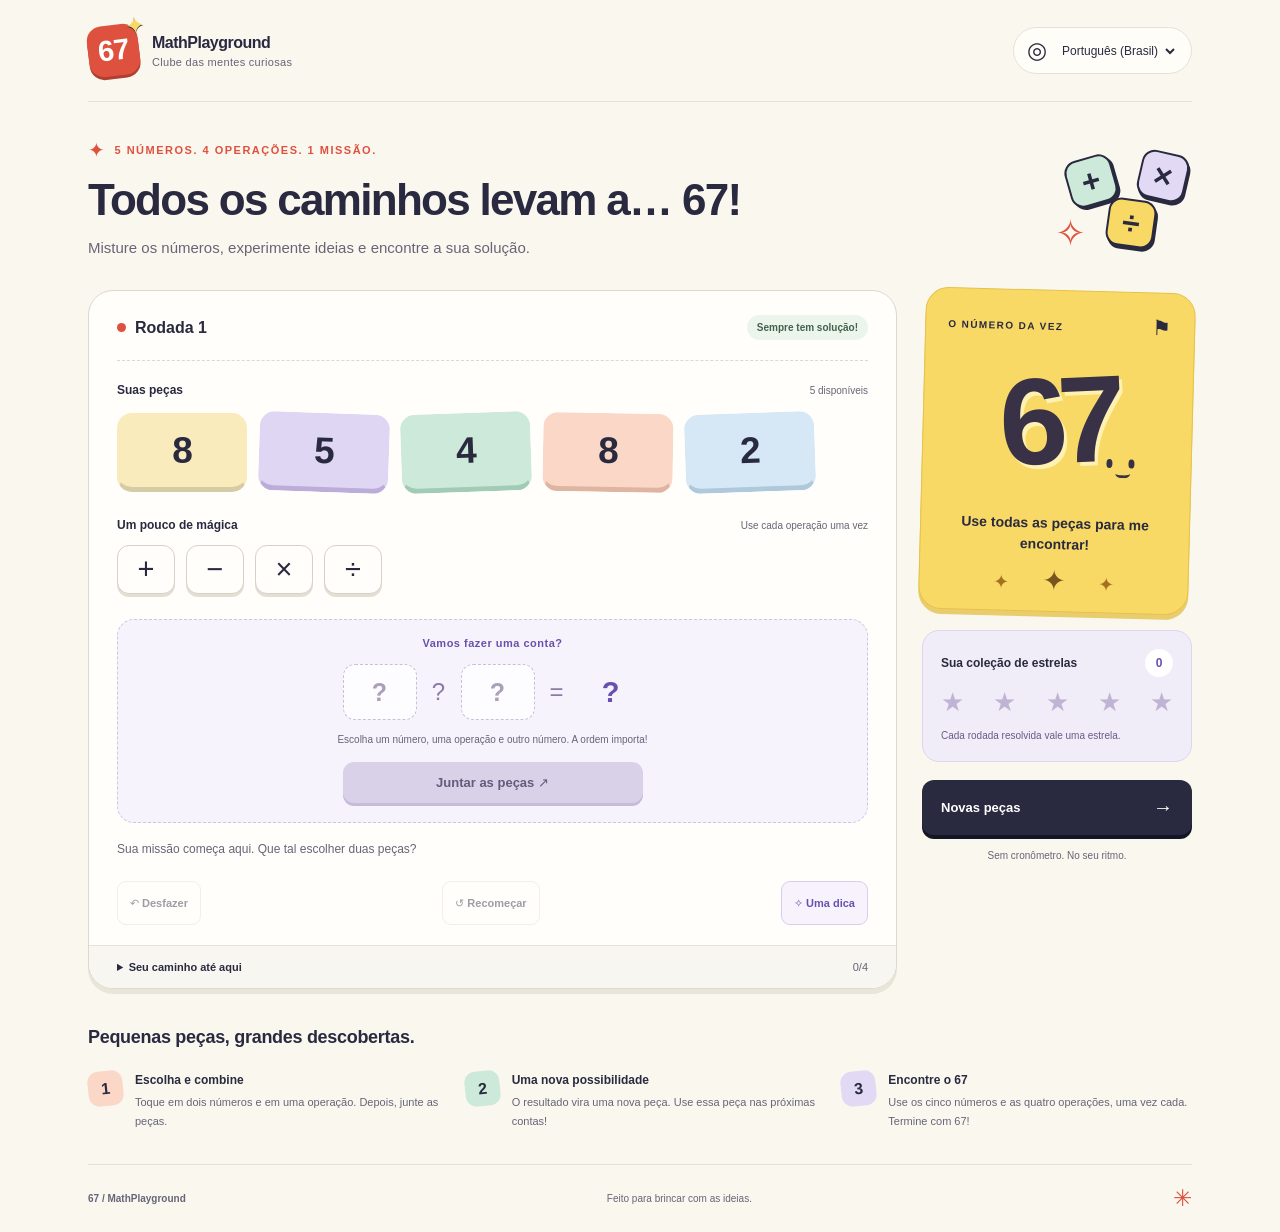
==== web/67/index.html @ c425a605 "Add multilingual 67 arithmetic puzzle game" ====
<!doctype html>
<html lang="pt-BR">
<head>
  <meta charset="utf-8">
  <meta name="viewport" content="width=device-width, initial-scale=1">
  <meta name="theme-color" content="#faf7ef">
  <meta name="description" content="Use todas as peças para chegar a 67. Um jogo de matemática para mentes curiosas.">
  <title>67 · MathPlayground</title>
  <link rel="stylesheet" href="styles.css">
  <script src="engine.js" defer></script>
  <script src="i18n.js" defer></script>
  <script src="app.js" defer></script>
</head>
<body>
  <div class="page">
    <header class="topbar">
      <a class="brand" href="./" aria-label="67 · MathPlayground"><span class="brand-icon">67<span aria-hidden="true">✦</span></span><span>MathPlayground<small data-i18n="club"></small></span></a>
      <label class="language"><span aria-hidden="true">◎</span><span class="sr-only" data-i18n="language"></span><select id="language"><option value="pt-BR">Português (Brasil)</option><option value="en">English</option><option value="fr">Français</option><option value="ja">日本語</option><option value="ko">한국어</option></select></label>
    </header>
    <main>
      <section class="intro">
        <div><p class="eyebrow"><span aria-hidden="true">✦</span> <span data-i18n="eyebrow"></span></p><h1 data-i18n="title"></h1><p class="subtitle" data-i18n="subtitle"></p></div>
        <div class="intro-doodle" aria-hidden="true"><span>+</span><span>×</span><span>÷</span><i>✧</i></div>
      </section>
      <div class="game-layout">
        <section class="game-card" aria-labelledby="board-title">
          <div class="board-top"><h2 id="board-title"><span class="round-dot" aria-hidden="true"></span><span id="round-label"></span></h2><span class="badge" data-i18n="solvable"></span></div>
          <div class="pieces-header"><h3 data-i18n="numbers"></h3><span id="pieces-left"></span></div>
          <div id="numbers" class="number-tray" role="group" aria-labelledby="board-title"></div>
          <div class="pieces-header operation-heading"><h3 data-i18n="operations"></h3><span data-i18n="once"></span></div>
          <div id="operations" class="operation-tray" role="group"></div>
          <section class="workbench" aria-labelledby="workbench-title">
            <h3 id="workbench-title" data-i18n="workbench"></h3>
            <div class="equation"><button id="slot-a" class="slot" type="button"></button><span id="slot-op" class="slot-op">?</span><button id="slot-b" class="slot" type="button"></button><span class="equals" aria-hidden="true">=</span><span id="preview" class="preview">?</span></div>
            <p class="selection-help" data-i18n="selectionHelp"></p>
            <button id="combine" class="primary" type="button"><span data-i18n="combine"></span><span aria-hidden="true"> ↗</span></button>
          </section>
          <div id="status" class="status" role="status" aria-live="polite" aria-atomic="true"></div>
          <div class="toolbar"><button id="undo" type="button">↶ <span data-i18n="undo"></span></button><button id="restart" type="button">↺ <span data-i18n="restart"></span></button><button id="hint" type="button">✧ <span data-i18n="hint"></span></button></div>
          <details id="history-panel"><summary><span data-i18n="history"></span><span id="history-count">0/4</span></summary><ol id="history"></ol></details>
        </section>
        <aside class="sidebar">
          <section class="target-card"><div class="target-top"><span data-i18n="target"></span><span aria-hidden="true">⚑</span></div><div class="target-number" aria-label="67">67<span class="face" aria-hidden="true"><i></i><i></i><b></b></span></div><p data-i18n="targetText"></p><div class="target-stars" aria-hidden="true">✦ <span>✦</span> ✦</div></section>
          <section class="progress-card"><div><span data-i18n="collection"></span><strong id="wins">0</strong></div><div id="stars" class="stars" aria-hidden="true"></div><p id="collection-text"></p></section>
          <button id="next" class="next-button" type="button"><span data-i18n="newRound"></span><span aria-hidden="true">→</span></button>
          <p class="no-timer" data-i18n="noTimer"></p>
        </aside>
      </div>
      <section class="how-to" aria-labelledby="how-title"><h2 id="how-title" data-i18n="how"></h2><div class="instruction-grid"><article><span class="step peach">1</span><div><h3 data-i18n="step1Title"></h3><p data-i18n="step1"></p></div></article><article><span class="step mint">2</span><div><h3 data-i18n="step2Title"></h3><p data-i18n="step2"></p></div></article><article><span class="step lilac">3</span><div><h3 data-i18n="step3Title"></h3><p data-i18n="step3"></p></div></article></div></section>
    </main>
    <footer><span>67 / MathPlayground</span><span data-i18n="footer"></span><span aria-hidden="true">✳</span></footer>
  </div>
  <div id="confetti" aria-hidden="true"></div>
  <noscript>Ative o JavaScript para jogar. / Enable JavaScript to play. / Activez JavaScript pour jouer. / JavaScriptを有効にしてください。 / JavaScript를 활성화해 주세요.</noscript>
</body>
</html>
---- web/67/styles.css ----
:root {
  color-scheme:light;
  --paper:#faf7ef;
  --ink:#292a3f;
  --muted:#666577;
  --coral:#de513f;
  --purple:#6950af;
  --line:#e5e1d7;
  --yellow:#f9d966;
  --mint:#cde9d9;
  --lilac:#e2daf4;
  font-family:ui-rounded,'Arial Rounded MT Bold','Hiragino Maru Gothic ProN','Yu Gothic',Arial,sans-serif;
  background:var(--paper);
  color:var(--ink);
  font-synthesis:none;
}

* {
  box-sizing:border-box;
}

body {
  margin:0;
  background-image:radial-gradient(#d4cfc2 0.65px,transparent 0.65px);
  background-size:22px 22px;
}

button,select {
  font:inherit;
  color:inherit;
}

button {
  cursor:pointer;
  touch-action:manipulation;
}

button:disabled {
  cursor:default;
}

button,a,select {
  -webkit-tap-highlight-color:transparent;
}

button:focus-visible,a:focus-visible,select:focus-visible,summary:focus-visible {
  outline:3px solid var(--purple);
  outline-offset:5px;
}

button {
  transition:transform .16s,box-shadow .16s,background .16s;
}

button:enabled:hover {
  transform:translateY(-2px);
}

button:enabled:active {
  transform:translateY(2px);
}

.page {
  max-width:1180px;
  margin:auto;
  padding:0 38px;
}

.topbar {
  display:flex;
  justify-content:space-between;
  align-items:center;
  padding:25px 0;
  border-bottom:1px solid var(--line);
  gap:20px;
}

.brand {
  display:flex;
  gap:13px;
  align-items:center;
  text-decoration:none;
  color:var(--ink);
  font-size:16px;
  font-weight:800;
  letter-spacing:-.5px;
}

.brand-icon {
  position:relative;
  display:grid;
  place-items:center;
  background:var(--coral);
  color:white;
  border-radius:15px;
  width:51px;
  height:51px;
  font-size:29px;
  transform:rotate(-7deg);
  box-shadow:0 3px 0 #ae3f33;
}

.brand-icon>span {
  position:absolute;
  right:-8px;
  top:-10px;
  color:var(--yellow);
  font-size:24px;
  text-shadow:0 1px var(--ink);
}

.brand small {
  display:block;
  margin-top:4px;
  font-size:11px;
  letter-spacing:.3px;
  font-weight:500;
  color:var(--muted);
}

.language {
  display:flex;
  align-items:center;
  gap:8px;
  background:#fffdf8;
  border:1px solid var(--line);
  border-radius:30px;
  padding:9px 13px;
}

.language>span:first-child {
  font-size:23px;
}

.language select {
  background:transparent;
  border:0;
  font-size:12px;
  max-width:170px;
  padding:3px;
  cursor:pointer;
}

.intro {
  display:flex;
  align-items:center;
  justify-content:space-between;
  gap:16px;
  padding:36px 0 30px;
}

.eyebrow {
  display:flex;
  align-items:center;
  gap:8px;
  font-size:11px;
  text-transform:uppercase;
  letter-spacing:1.5px;
  font-weight:800;
  color:var(--coral);
  margin:0 0 13px;
}

.eyebrow>span:first-child {
  font-size:20px;
}

h1 {
  font-size:clamp(29px,3.6vw,44px);
  letter-spacing:-1.7px;
  line-height:1.12;
  margin:0;
  max-width:850px;
}

h2,h3,p {
  margin-top:0;
}

.subtitle {
  font-size:15px;
  color:var(--muted);
  line-height:1.6;
  margin:12px 0 0;
  max-width:740px;
}

.intro-doodle {
  position:relative;
  flex:0 0 125px;
  height:95px;
}

.intro-doodle>span {
  position:absolute;
  display:grid;
  place-items:center;
  width:48px;
  height:48px;
  border-radius:13px;
  border:2px solid var(--ink);
  font-size:32px;
  font-weight:800;
  box-shadow:2px 3px 0 var(--ink);
}

.intro-doodle>span:nth-child(1) {
  background:var(--mint);
  transform:rotate(-16deg);
  top:5px;
  left:0;
}

.intro-doodle>span:nth-child(2) {
  background:var(--lilac);
  transform:rotate(13deg);
  top:0;
  right:5px;
}

.intro-doodle>span:nth-child(3) {
  background:var(--yellow);
  transform:rotate(8deg);
  bottom:0;
  left:40px;
}

.intro-doodle i {
  position:absolute;
  bottom:-8px;
  left:-12px;
  font-size:37px;
  color:var(--coral);
  font-style:normal;
}

.game-layout {
  display:grid;
  grid-template-columns:minmax(0,1fr) 270px;
  gap:25px;
  align-items:start;
}

.game-card {
  background:#fffefa;
  border:1px solid #dcd8cd;
  border-radius:25px;
  box-shadow:0 5px 0 #eae5d9;
  padding:24px 28px 0;
  overflow:hidden;
}

.board-top {
  display:flex;
  justify-content:space-between;
  align-items:center;
  gap:10px;
  padding-bottom:20px;
  border-bottom:1px dashed #dcd8cd;
}

.board-top h2 {
  font-size:16px;
  margin:0;
  display:flex;
  gap:9px;
  align-items:center;
}

.round-dot {
  width:9px;
  height:9px;
  background:var(--coral);
  border-radius:50%;
}

.badge {
  font-size:10px;
  background:#ecf5ec;
  color:#42614d;
  padding:7px 10px;
  border-radius:30px;
  font-weight:700;
  text-align:center;
}

.pieces-header {
  display:flex;
  justify-content:space-between;
  align-items:center;
  gap:15px;
  margin:22px 0 13px;
}

.pieces-header h3 {
  margin:0;
  font-size:12px;
  font-weight:700;
}

.pieces-header>span {
  font-size:10px;
  color:var(--muted);
}

.number-tray {
  display:flex;
  gap:12px;
  min-height:85px;
  flex-wrap:wrap;
  align-items:center;
}

.number-tile {
  position:relative;
  min-width:0;
  flex:1;
  max-width:130px;
  min-height:79px;
  padding:14px 5px;
  border:2px solid transparent;
  border-bottom:5px solid #d5cba4;
  border-radius:15px;
  background:#faebbd;
  font-size:clamp(24px,3vw,37px);
  font-weight:800;
  letter-spacing:-1px;
}

.number-tile:nth-child(2) {
  background:#dfd6f4;
  border-bottom-color:#bbacd8;
  transform:rotate(2deg);
}

.number-tile:nth-child(3) {
  background:#cde9d9;
  border-bottom-color:#a2cbb5;
  transform:rotate(-2deg);
}

.number-tile:nth-child(4) {
  background:#fad7c7;
  border-bottom-color:#dfb5a2;
  transform:rotate(1deg);
}

.number-tile:nth-child(5) {
  background:#d6e8f5;
  border-bottom-color:#aec9db;
  transform:rotate(-2deg);
}

.number-tile[aria-pressed=true] {
  border:2px solid var(--purple);
  border-bottom-width:5px;
  box-shadow:0 0 0 3px #e3d9f7;
  transform:translateY(-5px);
}

.number-tile .order {
  position:absolute;
  right:-5px;
  top:-8px;
  border-radius:50%;
  background:var(--purple);
  color:white;
  font-size:12px;
  width:23px;
  height:23px;
  display:grid;
  place-items:center;
  letter-spacing:0;
}

.number-tile.fraction {
  font-size:23px;
  overflow-wrap:anywhere;
}

.number-tile.result {
  background:#d6e8f5;
  border-bottom-color:#aec9db;
}

.operation-heading {
  margin-top:23px;
}

.operation-tray {
  display:flex;
  gap:11px;
}

.operation {
  width:58px;
  height:49px;
  display:grid;
  place-items:center;
  border:1.5px solid #d6d1c6;
  background:#fffefa;
  box-shadow:0 3px 0 #e4dfd4;
  border-radius:12px;
  font-size:29px;
  font-weight:500;
}

.operation[aria-pressed=true] {
  background:var(--purple);
  color:white;
  border-color:var(--purple);
  box-shadow:0 3px 0 #433172;
}

.operation:disabled {
  color:#9c988e;
  background:#f3f1eb;
  border-style:dashed;
  box-shadow:none;
  position:relative;
}

.operation:disabled:after {
  content:'✓';
  position:absolute;
  right:3px;
  top:0;
  font-size:11px;
}

.workbench {
  position:relative;
  text-align:center;
  border:1.5px dashed #cfc5e3;
  border-radius:17px;
  background:#f6f3fc;
  margin-top:25px;
  padding:17px 20px 19px;
}

.workbench h3 {
  font-size:11px;
  letter-spacing:.5px;
  color:var(--purple);
  margin-bottom:15px;
}

.equation {
  display:flex;
  justify-content:center;
  align-items:center;
  gap:12px;
}

.slot {
  border:1.5px dashed #c8bfd9;
  border-radius:12px;
  background:white;
  width:74px;
  min-height:56px;
  font-size:25px;
  font-weight:800;
  overflow-wrap:anywhere;
  padding:6px;
}

.slot:disabled {
  color:#aaa1b9;
  background:#fdfcff;
}

.slot-op,.equals {
  font-size:24px;
  color:#8a7aa6;
  min-width:20px;
}

.slot-op.active {
  color:var(--purple);
  font-weight:800;
}

.preview {
  min-width:64px;
  max-width:160px;
  overflow-wrap:anywhere;
  font-size:29px;
  font-weight:800;
  color:var(--purple);
}

.selection-help {
  font-size:10px;
  line-height:1.6;
  color:var(--muted);
  margin:12px 0 14px;
}

.primary {
  background:var(--purple);
  color:white;
  border:0;
  border-radius:11px;
  box-shadow:0 4px 0 #493784;
  padding:13px 24px;
  font-size:13px;
  font-weight:700;
  width:min(100%,300px);
}

.primary:disabled {
  background:#d9d1e8;
  color:#665a7d;
  box-shadow:0 3px 0 #c6bbd9;
}

.status {
  font-size:12px;
  line-height:1.5;
  min-height:58px;
  padding:17px 0 10px;
  color:var(--muted);
}

.status.success {
  color:#245b42;
  font-weight:700;
}

.status.hint {
  color:var(--purple);
}

.toolbar {
  display:flex;
  justify-content:space-between;
  gap:8px;
  padding:0 0 20px;
}

.toolbar button {
  border:1px solid #e2ddd2;
  background:transparent;
  border-radius:9px;
  padding:9px 12px;
  font-size:11px;
  font-weight:700;
}

.toolbar button:last-child {
  color:var(--purple);
  border-color:#d9cdeb;
  background:#f7f3fd;
}

.toolbar button:disabled {
  opacity:.45;
}

details {
  background:#f8f6f0;
  margin:0 -28px;
  padding:0 28px;
  border-top:1px solid var(--line);
}

summary {
  cursor:pointer;
  font-size:11px;
  font-weight:700;
  padding:15px 0;
}

summary>span:last-child {
  float:right;
  font-weight:500;
  color:var(--muted);
}

#history {
  padding-left:24px;
  font-size:13px;
  line-height:2;
  color:var(--muted);
}

.sidebar {
  display:flex;
  flex-direction:column;
  gap:18px;
}

.target-card {
  background:var(--yellow);
  border:1.5px solid #e6c248;
  border-radius:23px;
  padding:23px 22px 14px;
  box-shadow:0 5px 0 #e9cd6d;
  position:relative;
  overflow:hidden;
  transform:rotate(1.5deg);
}

.target-top {
  display:flex;
  justify-content:space-between;
  align-items:center;
  font-size:10px;
  font-weight:800;
  letter-spacing:1.4px;
}

.target-top>span:last-child {
  font-size:21px;
}

.target-number {
  position:relative;
  width:180px;
  margin:6px auto 1px;
  font-size:123px;
  font-weight:900;
  letter-spacing:-10px;
  line-height:1.25;
  text-align:center;
  color:#393145;
  transform:rotate(-4deg);
  text-shadow:3px 4px 0 #fff1b1;
}

.face {
  position:absolute;
  width:45px;
  height:30px;
  right:7px;
  bottom:6px;
  transform:rotate(4deg);
}

.face i {
  position:absolute;
  width:6px;
  height:9px;
  background:#393145;
  border-radius:50%;
  top:0;
  left:8px;
}

.face i:nth-child(2) {
  left:30px;
}

.face b {
  position:absolute;
  left:17px;
  top:10px;
  width:15px;
  height:9px;
  border-bottom:3px solid #393145;
  border-radius:0 0 50% 50%;
}

.target-card p {
  font-size:14px;
  font-weight:600;
  line-height:1.5;
  text-align:center;
  max-width:190px;
  margin:15px auto 9px;
}

.target-stars {
  color:#a47121;
  text-align:center;
  font-size:19px;
  letter-spacing:14px;
  padding-left:14px;
}

.target-stars>span {
  font-size:28px;
  color:#78551d;
}

.progress-card {
  background:#f0ecf8;
  border:1px solid #ded5ee;
  border-radius:17px;
  padding:18px;
}

.progress-card>div:first-child {
  display:flex;
  align-items:center;
  justify-content:space-between;
  gap:8px;
  font-size:12px;
  font-weight:700;
}

.progress-card strong {
  display:grid;
  place-items:center;
  min-width:28px;
  height:28px;
  background:white;
  border-radius:50%;
  color:var(--purple);
}

.stars {
  display:flex;
  gap:6px;
  justify-content:space-between;
  font-size:26px;
  margin:10px 0;
  color:#c0b4d5;
}

.stars .earned {
  color:#b87a0c;
  text-shadow:0 1px #fff;
}

.progress-card p {
  font-size:10px;
  line-height:1.5;
  color:#6b5c83;
  margin:0;
}

.next-button {
  background:var(--ink);
  color:white;
  display:flex;
  justify-content:space-between;
  align-items:center;
  gap:10px;
  border:0;
  border-radius:12px;
  padding:16px 19px;
  font-size:13px;
  font-weight:700;
  box-shadow:0 4px 0 #151625;
}

.next-button>span:last-child {
  font-size:20px;
}

.no-timer {
  text-align:center;
  font-size:10px;
  color:var(--muted);
  margin:-3px 0 0;
}

.how-to {
  margin:38px 0 33px;
}

.how-to h2 {
  font-size:18px;
  letter-spacing:-.3px;
  margin-bottom:23px;
}

.instruction-grid {
  display:grid;
  grid-template-columns:repeat(3,1fr);
  gap:26px;
}

.instruction-grid article {
  display:flex;
  gap:12px;
}

.step {
  display:grid;
  place-items:center;
  flex:0 0 35px;
  height:35px;
  border-radius:11px;
  font-size:16px;
  font-weight:800;
  transform:rotate(-6deg);
}

.peach {
  background:#fad7c7;
}

.mint {
  background:var(--mint);
}

.lilac {
  background:var(--lilac);
}

.instruction-grid h3 {
  font-size:12px;
  margin:2px 0 6px;
}

.instruction-grid p {
  font-size:11px;
  line-height:1.7;
  color:var(--muted);
  margin:0;
}

footer {
  border-top:1px solid var(--line);
  padding:20px 0;
  display:flex;
  align-items:center;
  justify-content:space-between;
  gap:15px;
  font-size:10px;
  color:var(--muted);
}

footer>span:first-child {
  font-weight:800;
}

footer>span:last-child {
  font-size:23px;
  color:var(--coral);
}

.sr-only {
  position:absolute;
  width:1px;
  height:1px;
  padding:0;
  margin:-1px;
  overflow:hidden;
  clip:rect(0,0,0,0);
  white-space:nowrap;
  border:0;
}

#confetti {
  pointer-events:none;
  position:fixed;
  inset:0;
  overflow:hidden;
  z-index:10;
}

.confetto {
  position:absolute;
  top:-20px;
  width:12px;
  height:19px;
  border-radius:3px;
  animation:fall 2.5s ease-in forwards;
}

@keyframes fall {
  to {
    transform:translateY(110vh) rotate(630deg);
  }
}

@media(min-width:1400px) {
  .page {
    padding-top:10px;
  }
  .intro {
    padding-top:45px;
    padding-bottom:37px;
  }
}

@media(max-width:900px) {
  .page {
    padding:0 24px;
  }
  .game-layout {
    grid-template-columns:minmax(0,1fr) 225px;
    gap:18px;
  }
  .game-card {
    padding-left:20px;
    padding-right:20px;
  }
  details {
    margin-left:-20px;
    margin-right:-20px;
    padding-left:20px;
    padding-right:20px;
  }
  .number-tray {
    gap:8px;
  }
  .number-tile {
    min-height:65px;
  }
  .intro-doodle {
    display:none;
  }
  .slot {
    width:59px;
  }
  .equation {
    gap:8px;
  }
  .target-card {
    padding:20px 15px;
  }
  .target-number {
    font-size:111px;
    width:165px;
  }
  .toolbar button {
    padding:9px;
  }
  .instruction-grid {
    gap:16px;
  }
  .instruction-grid article {
    gap:8px;
  }
}

@media(max-width:680px) {
  .page {
    padding:0 18px;
  }
  .topbar {
    padding:18px 0;
    gap:10px;
  }
  .brand {
    font-size:13px;
    gap:9px;
  }
  .brand small {
    font-size:9px;
    max-width:125px;
  }
  .brand-icon {
    width:39px;
    height:42px;
    font-size:25px;
  }
  .language {
    padding:6px 7px;
    gap:3px;
  }
  .language select {
    font-size:10px;
    max-width:112px;
  }
  .language>span:first-child {
    font-size:18px;
  }
  .intro {
    padding:26px 0 23px;
  }
  .eyebrow {
    font-size:9px;
    letter-spacing:1px;
    margin-bottom:11px;
  }
  h1 {
    font-size:32px;
    letter-spacing:-1px;
  }
  .subtitle {
    font-size:13px;
    margin-top:10px;
  }
  .game-layout {
    display:flex;
    flex-direction:column;
    gap:20px;
  }
  .game-card {
    width:100%;
    padding:19px 18px 0;
    border-radius:20px;
  }
  .sidebar {
    width:100%;
    display:grid;
    grid-template-columns:1fr 1fr;
    gap:13px;
  }
  .target-card {
    grid-row:span 2;
    padding:15px 12px;
    transform:rotate(-1deg);
  }
  .target-top {
    font-size:8px;
    letter-spacing:.5px;
  }
  .target-number {
    font-size:87px;
    width:132px;
    margin:0 auto;
  }
  .face {
    right:0;
    bottom:-1px;
    transform:scale(.8);
  }
  .target-card p {
    font-size:11px;
    margin-top:14px;
  }
  .target-stars {
    font-size:13px;
    line-height:1;
    letter-spacing:8px;
  }
  .target-stars>span {
    font-size:18px;
  }
  .progress-card {
    padding:13px 11px;
    border-radius:14px;
  }
  .progress-card>div:first-child {
    font-size:10px;
  }
  .stars {
    font-size:21px;
    gap:2px;
    margin:7px 0;
  }
  .progress-card p {
    font-size:9px;
  }
  .next-button {
    font-size:11px;
    padding:12px;
  }
  .no-timer {
    grid-column:1/-1;
    margin:2px 0;
  }
  .number-tile {
    min-height:65px;
    font-size:30px;
  }
  .number-tile.fraction {
    font-size:20px;
  }
  .board-top {
    padding-bottom:16px;
  }
  .board-top h2 {
    font-size:14px;
  }
  .badge {
    font-size:9px;
  }
  .number-tray {
    min-height:73px;
    gap:8px;
  }
  .pieces-header {
    margin-top:19px;
  }
  .pieces-header>span {
    font-size:9px;
  }
  .operation {
    width:56px;
    height:46px;
  }
  .workbench {
    padding:16px 12px;
    margin-top:22px;
  }
  .slot {
    width:65px;
  }
  .preview {
    font-size:25px;
    min-width:42px;
    max-width:90px;
  }
  .selection-help {
    font-size:10px;
  }
  .status {
    min-height:60px;
    font-size:11px;
  }
  .toolbar {
    gap:5px;
  }
  .toolbar button {
    font-size:10px;
    padding:10px 8px;
  }
  details {
    margin-left:-18px;
    margin-right:-18px;
    padding:0 18px;
  }
  .how-to {
    margin:29px 0;
  }
  .how-to h2 {
    font-size:17px;
  }
  .instruction-grid {
    grid-template-columns:1fr;
    gap:21px;
  }
  .instruction-grid article {
    gap:13px;
  }
  .instruction-grid h3 {
    font-size:12px;
  }
  .instruction-grid p {
    font-size:11px;
  }
  footer {
    flex-wrap:wrap;
    font-size:9px;
  }
  footer>span:nth-child(2) {
    max-width:160px;
  }
}

.toolbar button {
  min-height:44px;
}

.language {
  min-height:44px;
}

.target-number {
  max-width:100%;
}

@media(max-width:360px) {
  .brand {
    font-size:11px;
    gap:7px;
  }
  .brand>span:last-child {
    width:90px;
  }
  .brand small {
    font-size:8px;
  }
  .topbar {
    gap:6px;
  }
  .language {
    padding:6px;
  }
  .language select {
    max-width:96px;
  }
  .target-number {
    font-size:76px;
  }
  .toolbar button {
    padding:9px 6px;
  }
}

@media(prefers-reduced-motion:reduce) {
  *,*:before,*:after {
    animation:none!important;
    transition:none!important;
    scroll-behavior:auto!important;
  }
}
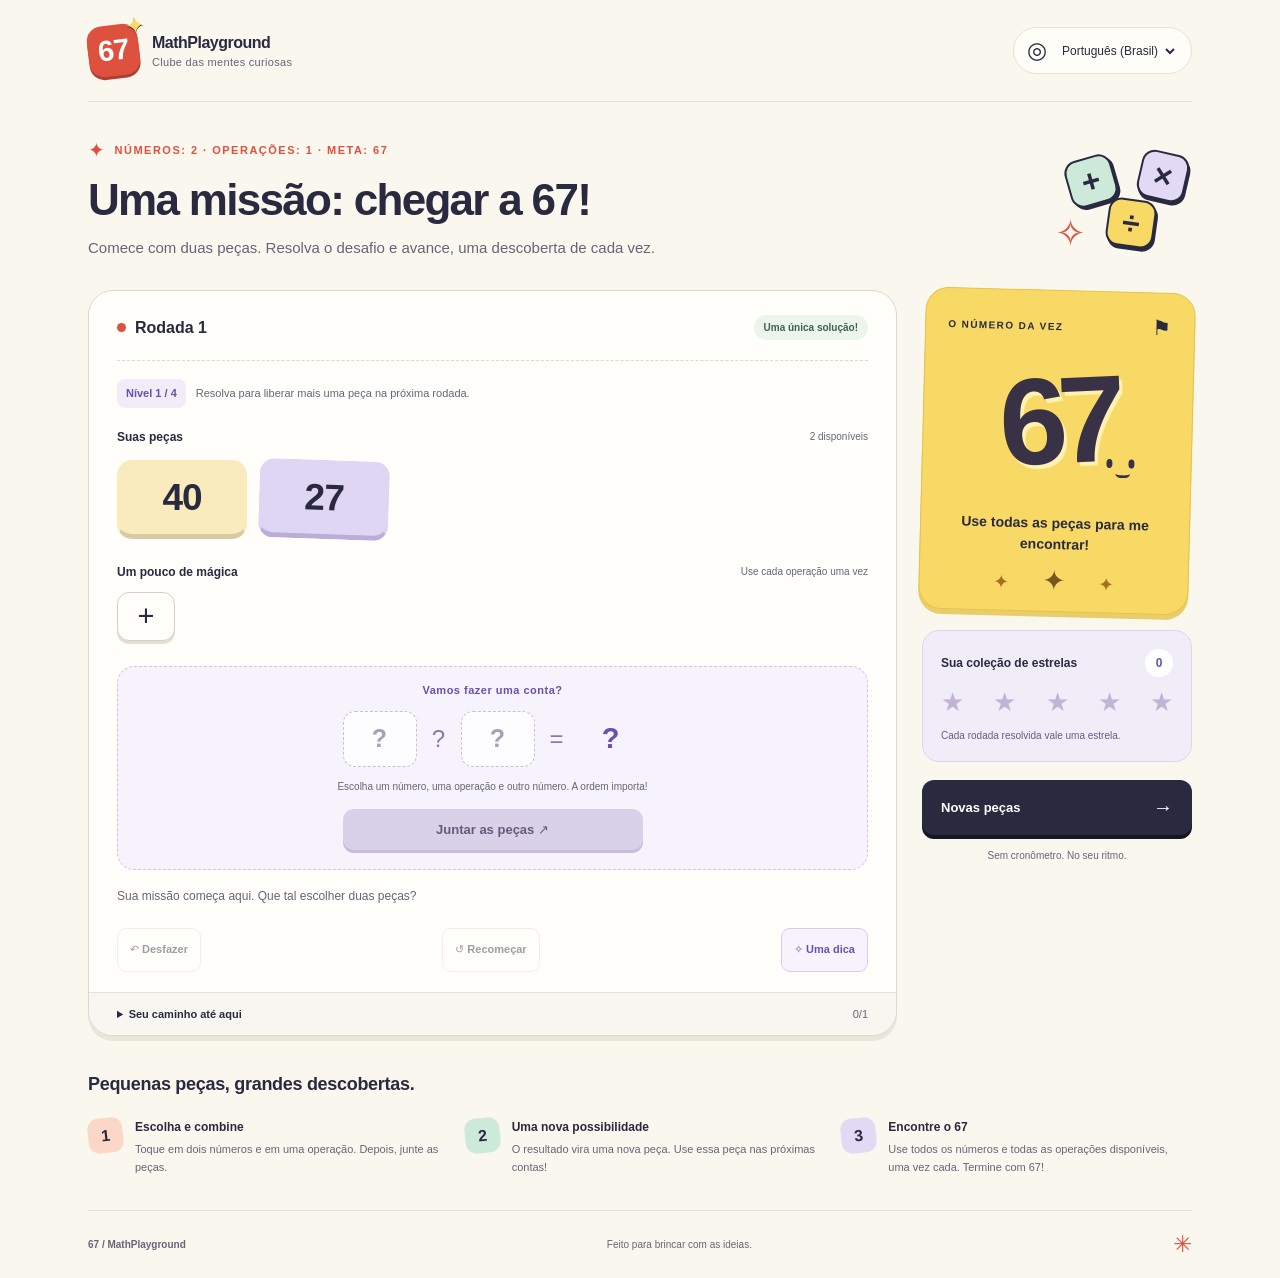
==== commit 0a316b41: "Add progressive levels and uniquely solvable 67 puzzles" ====
--- a/web/67/index.html
+++ b/web/67/index.html
@@ -7,6 +7,7 @@
   <meta name="description" content="Use todas as peças para chegar a 67. Um jogo de matemática para mentes curiosas.">
   <title>67 · MathPlayground</title>
   <link rel="stylesheet" href="styles.css">
+  <script src="puzzles.js" defer></script>
   <script src="engine.js" defer></script>
   <script src="i18n.js" defer></script>
   <script src="app.js" defer></script>
@@ -25,6 +26,7 @@
       <div class="game-layout">
         <section class="game-card" aria-labelledby="board-title">
           <div class="board-top"><h2 id="board-title"><span class="round-dot" aria-hidden="true"></span><span id="round-label"></span></h2><span class="badge" data-i18n="solvable"></span></div>
+          <div class="level-progress"><strong id="level-label"></strong><span id="level-help"></span></div>
           <div class="pieces-header"><h3 data-i18n="numbers"></h3><span id="pieces-left"></span></div>
           <div id="numbers" class="number-tray" role="group" aria-labelledby="board-title"></div>
           <div class="pieces-header operation-heading"><h3 data-i18n="operations"></h3><span data-i18n="once"></span></div>
@@ -37,7 +39,7 @@
           </section>
           <div id="status" class="status" role="status" aria-live="polite" aria-atomic="true"></div>
           <div class="toolbar"><button id="undo" type="button">↶ <span data-i18n="undo"></span></button><button id="restart" type="button">↺ <span data-i18n="restart"></span></button><button id="hint" type="button">✧ <span data-i18n="hint"></span></button></div>
-          <details id="history-panel"><summary><span data-i18n="history"></span><span id="history-count">0/4</span></summary><ol id="history"></ol></details>
+          <details id="history-panel"><summary><span data-i18n="history"></span><span id="history-count">0/1</span></summary><ol id="history"></ol></details>
         </section>
         <aside class="sidebar">
           <section class="target-card"><div class="target-top"><span data-i18n="target"></span><span aria-hidden="true">⚑</span></div><div class="target-number" aria-label="67">67<span class="face" aria-hidden="true"><i></i><i></i><b></b></span></div><p data-i18n="targetText"></p><div class="target-stars" aria-hidden="true">✦ <span>✦</span> ✦</div></section>
--- a/web/67/styles.css
+++ b/web/67/styles.css
@@ -1182,3 +1182,20 @@
     scroll-behavior:auto!important;
   }
 }
+
+.level-progress {
+  display: flex;
+  align-items: center;
+  gap: 10px;
+  margin-top: 18px;
+  font-size: 11px;
+  line-height: 1.5;
+  color: var(--muted);
+}
+.level-progress strong {
+  flex-shrink: 0;
+  color: var(--purple);
+  background: #f0ecf8;
+  border-radius: 8px;
+  padding: 6px 9px;
+}
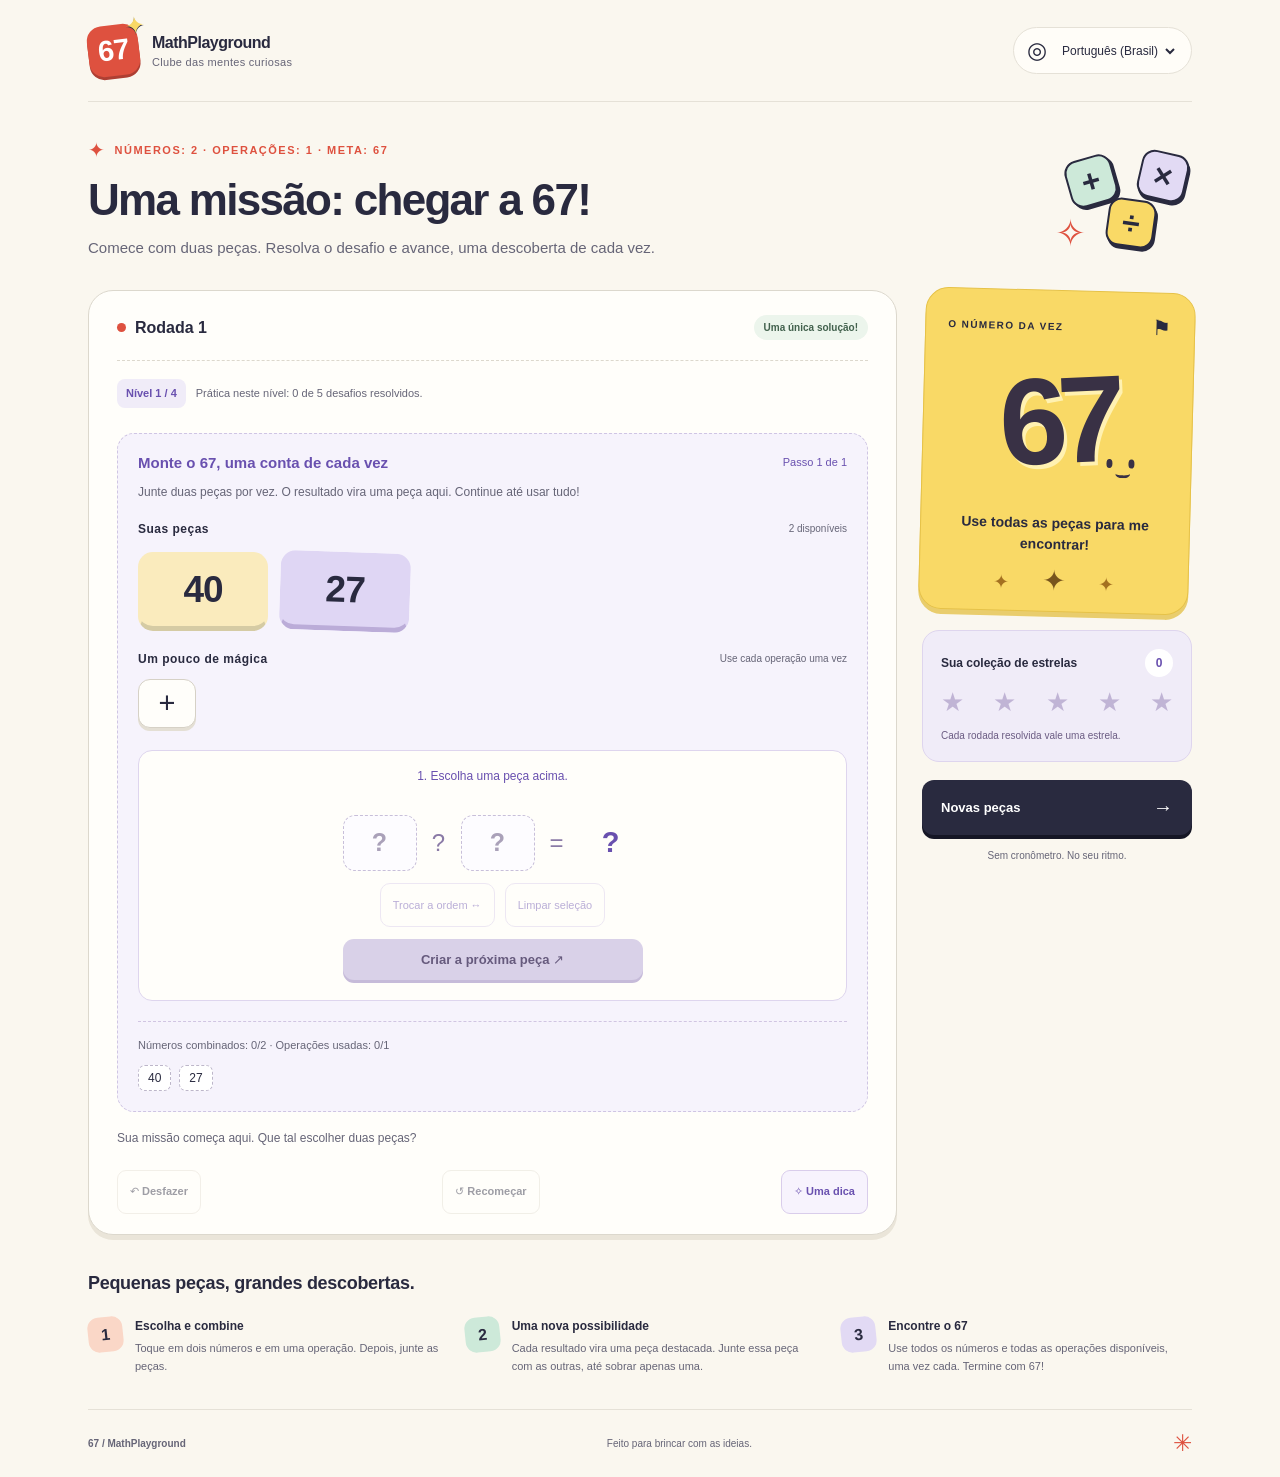
==== commit 3c21f2a5: "Clarify stepwise tile use and slow 67 difficulty progression" ====
--- a/web/67/index.html
+++ b/web/67/index.html
@@ -27,24 +27,31 @@
         <section class="game-card" aria-labelledby="board-title">
           <div class="board-top"><h2 id="board-title"><span class="round-dot" aria-hidden="true"></span><span id="round-label"></span></h2><span class="badge" data-i18n="solvable"></span></div>
           <div class="level-progress"><strong id="level-label"></strong><span id="level-help"></span></div>
-          <div class="pieces-header"><h3 data-i18n="numbers"></h3><span id="pieces-left"></span></div>
-          <div id="numbers" class="number-tray" role="group" aria-labelledby="board-title"></div>
-          <div class="pieces-header operation-heading"><h3 data-i18n="operations"></h3><span data-i18n="once"></span></div>
-          <div id="operations" class="operation-tray" role="group"></div>
           <section class="workbench" aria-labelledby="workbench-title">
-            <h3 id="workbench-title" data-i18n="workbench"></h3>
-            <div class="equation"><button id="slot-a" class="slot" type="button"></button><span id="slot-op" class="slot-op">?</span><button id="slot-b" class="slot" type="button"></button><span class="equals" aria-hidden="true">=</span><span id="preview" class="preview">?</span></div>
-            <p class="selection-help" data-i18n="selectionHelp"></p>
-            <button id="combine" class="primary" type="button"><span data-i18n="combine"></span><span aria-hidden="true"> ↗</span></button>
+            <div class="workbench-heading"><h3 id="workbench-title" data-i18n="workbench"></h3><span id="step-label"></span></div>
+            <p class="workbench-intro" data-i18n="selectionHelp"></p>
+            <div class="pieces-header"><h3 data-i18n="numbers"></h3><span id="pieces-left"></span></div>
+            <div id="numbers" class="number-tray" role="group" aria-labelledby="workbench-title"></div>
+            <div class="pieces-header operation-heading"><h3 data-i18n="operations"></h3><span data-i18n="once"></span></div>
+            <div id="operations" class="operation-tray" role="group"></div>
+            <div id="composer" class="composer">
+              <p id="selection-prompt" class="selection-prompt"></p>
+              <div class="equation"><button id="slot-a" class="slot" type="button"></button><span id="slot-op" class="slot-op">?</span><button id="slot-b" class="slot" type="button"></button><span class="equals" aria-hidden="true">=</span><span id="preview" class="preview">?</span></div>
+              <div class="selection-tools"><button id="swap" type="button" data-i18n="swap"></button><button id="clear-selection" type="button" data-i18n="clearSelection"></button></div>
+              <button id="combine" class="primary" type="button"><span data-i18n="combine"></span><span aria-hidden="true"> ↗</span></button>
+            </div>
+            <div id="finished" class="finished" hidden><strong id="finished-value"></strong><p id="finished-explanation"></p><p id="finished-expression"></p></div>
+            <div class="usage"><p id="usage-count"></p><div id="original-pieces" class="original-pieces"></div></div>
+            <section id="history-panel" class="calculation-path" aria-labelledby="history-title"><h4 id="history-title"><span data-i18n="history"></span><span id="history-count">0/1</span></h4><ol id="history"></ol></section>
           </section>
           <div id="status" class="status" role="status" aria-live="polite" aria-atomic="true"></div>
           <div class="toolbar"><button id="undo" type="button">↶ <span data-i18n="undo"></span></button><button id="restart" type="button">↺ <span data-i18n="restart"></span></button><button id="hint" type="button">✧ <span data-i18n="hint"></span></button></div>
-          <details id="history-panel"><summary><span data-i18n="history"></span><span id="history-count">0/1</span></summary><ol id="history"></ol></details>
         </section>
         <aside class="sidebar">
           <section class="target-card"><div class="target-top"><span data-i18n="target"></span><span aria-hidden="true">⚑</span></div><div class="target-number" aria-label="67">67<span class="face" aria-hidden="true"><i></i><i></i><b></b></span></div><p data-i18n="targetText"></p><div class="target-stars" aria-hidden="true">✦ <span>✦</span> ✦</div></section>
           <section class="progress-card"><div><span data-i18n="collection"></span><strong id="wins">0</strong></div><div id="stars" class="stars" aria-hidden="true"></div><p id="collection-text"></p></section>
           <button id="next" class="next-button" type="button"><span data-i18n="newRound"></span><span aria-hidden="true">→</span></button>
+          <button id="practice-level" class="practice-button" type="button" data-i18n="practiceHere" hidden></button>
           <p class="no-timer" data-i18n="noTimer"></p>
         </aside>
       </div>
--- a/web/67/styles.css
+++ b/web/67/styles.css
@@ -1199,3 +1199,46 @@
   border-radius: 8px;
   padding: 6px 9px;
 }
+
+/* The full puzzle stays in one workspace; each combination is one small step. */
+[hidden] { display: none !important; }
+.workbench { text-align: left; padding: 20px; }
+.workbench-heading { display: flex; flex-wrap: wrap; align-items: center; justify-content: space-between; gap: 10px; }
+.workbench-heading h3 { margin: 0; font-size: 15px; letter-spacing: 0; }
+#step-label { color: var(--purple); font-size: 11px; }
+.workbench-intro { font-size: 12px; line-height: 1.6; color: var(--muted); margin: 12px 0 20px; }
+.workbench .pieces-header { margin-top: 18px; }
+.workbench .pieces-header h3 { margin: 0; color: var(--ink); font-size: 12px; }
+.number-tile { display: flex; flex-direction: column; align-items: center; justify-content: center; gap: 7px; }
+.tile-origin { display: block; max-width: 100%; font-size: 10px; line-height: 1.5; letter-spacing: 0; overflow-wrap: anywhere; }
+.number-tile.new-result { box-shadow: 0 0 0 3px #8bbda8; }
+.composer { text-align: center; margin-top: 22px; padding: 16px 12px 20px; background: #fffefa; border-radius: 14px; border: 1px solid #ded5ee; }
+.selection-prompt { font-size: 12px; line-height: 1.5; min-height: 36px; color: var(--purple); }
+.selection-tools { display: flex; justify-content: center; flex-wrap: wrap; gap: 10px; margin: 12px 0; }
+.selection-tools button, .practice-button { min-height: 44px; padding: 9px 12px; border: 1px solid #d9cdeb; border-radius: 10px; background: #fffefa; color: var(--purple); font-size: 11px; }
+.selection-tools button:disabled { opacity: .45; }
+.usage { margin-top: 20px; padding-top: 15px; border-top: 1px dashed #d1c5e2; }
+#usage-count { font-size: 11px; color: var(--muted); line-height: 1.6; margin-bottom: 10px; }
+.original-pieces { display: flex; gap: 8px; flex-wrap: wrap; }
+.original-pieces span { border: 1px dashed #bdb6ca; border-radius: 7px; padding: 5px 9px; font-size: 12px; background: white; }
+.original-pieces .incorporated { border: 1px solid #a2cbb5; background: #dcefe3; color: #285840; }
+.calculation-path { margin-top: 18px; }
+.calculation-path h4 { display: flex; justify-content: space-between; gap: 12px; font-size: 11px; margin: 0 0 10px; }
+.calculation-path #history { margin: 0; padding-left: 24px; overflow-wrap: anywhere; }
+.finished { margin-top: 20px; padding: 15px; text-align: center; background: white; border-radius: 14px; }
+.finished strong { display: block; font-size: 48px; color: var(--purple); overflow-wrap: anywhere; }
+.finished p { margin: 8px 0 0; font-size: 12px; line-height: 1.6; overflow-wrap: anywhere; }
+@media (max-width: 680px) {
+  .workbench { padding: 14px 10px; margin-top: 18px; }
+  .workbench-heading h3 { font-size: 14px; }
+  .workbench-intro { font-size: 11px; }
+  .composer { padding: 14px 6px 18px; }
+  .equation { gap: 6px; }
+  .slot { width: 55px; font-size: 22px; flex-shrink: 1; min-width: 0; }
+  .preview { min-width: 28px; font-size: 22px; max-width: 65px; }
+  .workbench .number-tray { gap: 7px; }
+  .workbench .number-tile { font-size: 25px; padding: 10px 3px; }
+  .workbench .number-tile.fraction { font-size: 18px; }
+  .workbench .tile-origin { font-size: 9px; }
+  .practice-button { grid-column: 1 / -1; }
+}
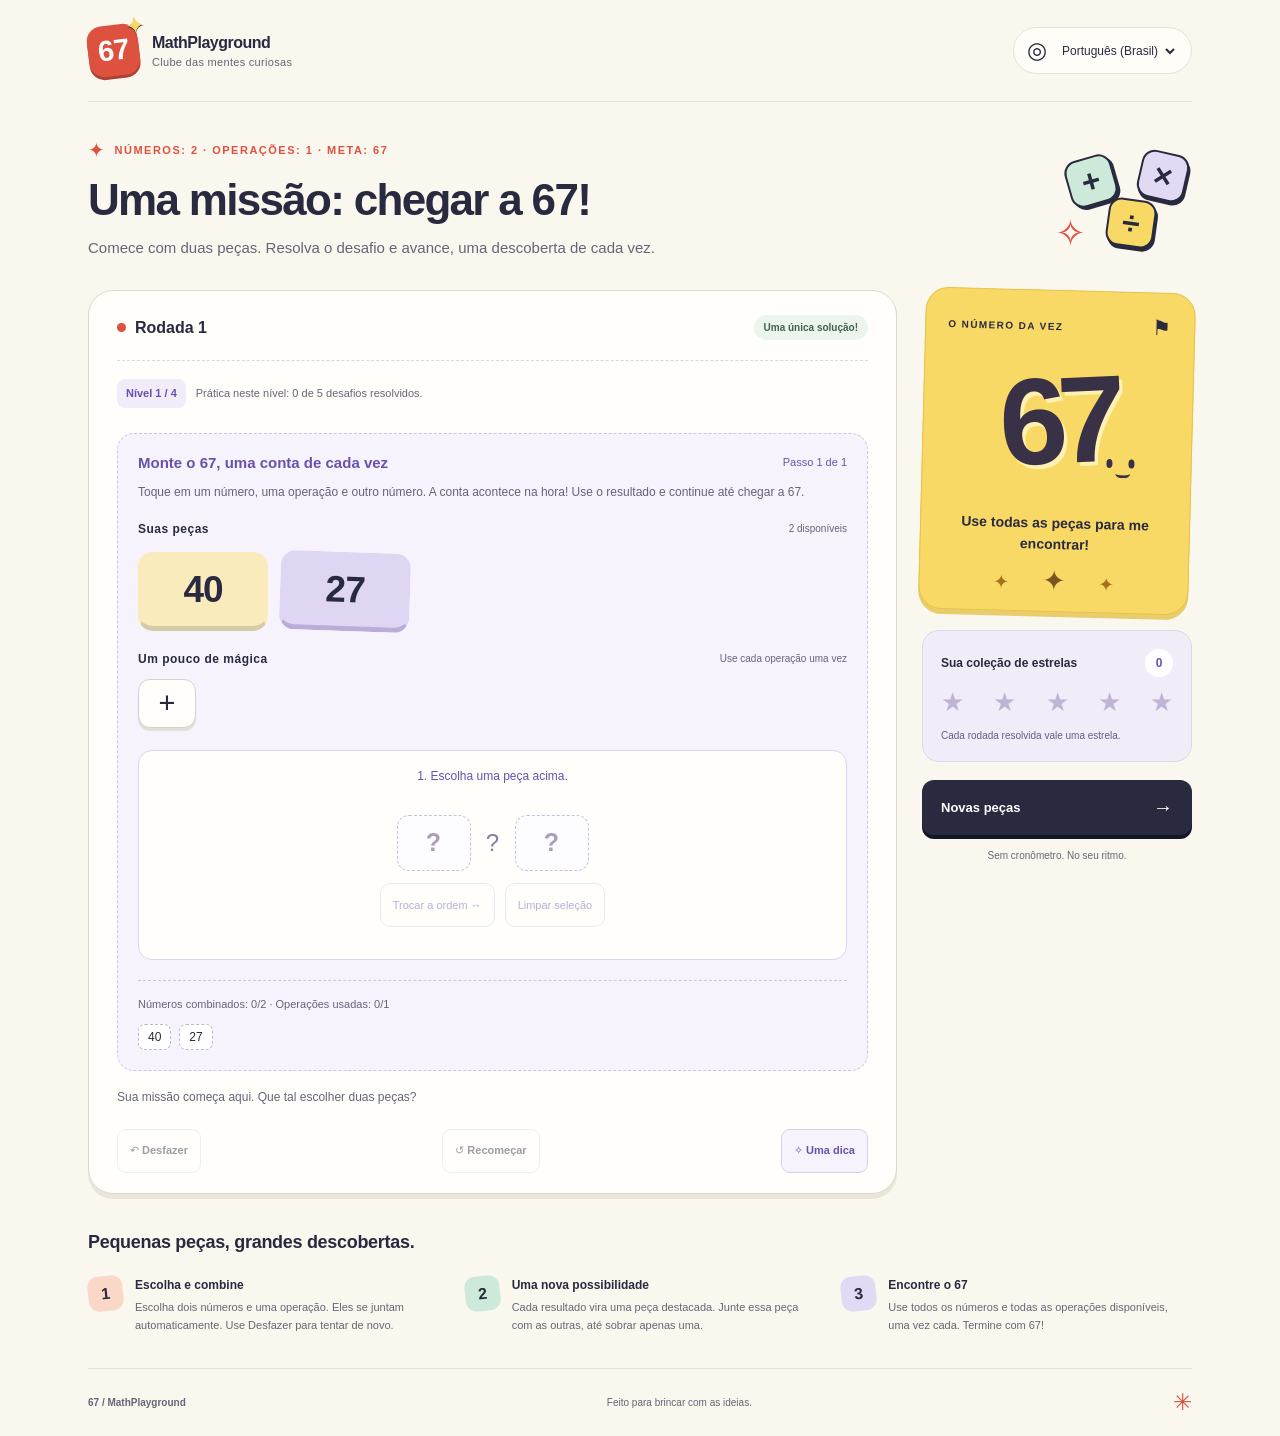
==== commit af406ec4: "Combine 67 tiles immediately without a confirmation button" ====
--- a/web/67/index.html
+++ b/web/67/index.html
@@ -36,9 +36,8 @@
             <div id="operations" class="operation-tray" role="group"></div>
             <div id="composer" class="composer">
               <p id="selection-prompt" class="selection-prompt"></p>
-              <div class="equation"><button id="slot-a" class="slot" type="button"></button><span id="slot-op" class="slot-op">?</span><button id="slot-b" class="slot" type="button"></button><span class="equals" aria-hidden="true">=</span><span id="preview" class="preview">?</span></div>
+              <div class="equation"><button id="slot-a" class="slot" type="button"></button><span id="slot-op" class="slot-op">?</span><button id="slot-b" class="slot" type="button"></button></div>
               <div class="selection-tools"><button id="swap" type="button" data-i18n="swap"></button><button id="clear-selection" type="button" data-i18n="clearSelection"></button></div>
-              <button id="combine" class="primary" type="button"><span data-i18n="combine"></span><span aria-hidden="true"> ↗</span></button>
             </div>
             <div id="finished" class="finished" hidden><strong id="finished-value"></strong><p id="finished-explanation"></p><p id="finished-expression"></p></div>
             <div class="usage"><p id="usage-count"></p><div id="original-pieces" class="original-pieces"></div></div>
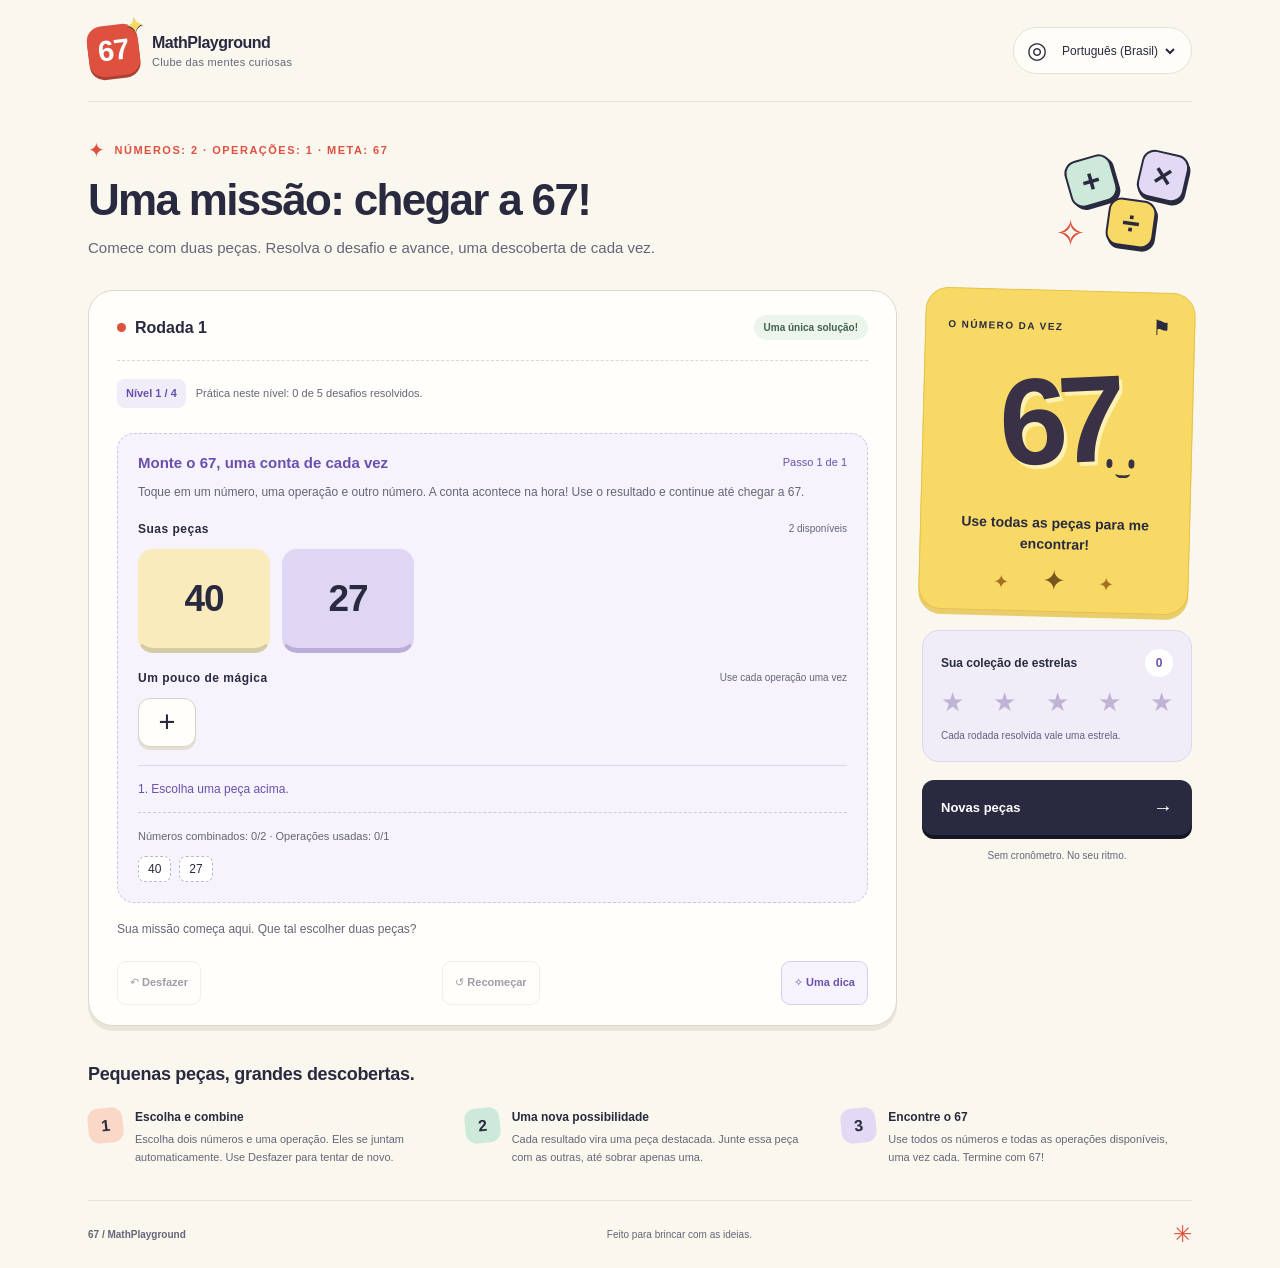
==== commit 952fcc08: "Stabilize larger 67 puzzle boards and simplify tile selection visuals" ====
--- a/web/67/index.html
+++ b/web/67/index.html
@@ -36,8 +36,7 @@
             <div id="operations" class="operation-tray" role="group"></div>
             <div id="composer" class="composer">
               <p id="selection-prompt" class="selection-prompt"></p>
-              <div class="equation"><button id="slot-a" class="slot" type="button"></button><span id="slot-op" class="slot-op">?</span><button id="slot-b" class="slot" type="button"></button></div>
-              <div class="selection-tools"><button id="swap" type="button" data-i18n="swap"></button><button id="clear-selection" type="button" data-i18n="clearSelection"></button></div>
+              <div id="selection-tools" class="selection-tools"><button id="swap" type="button" data-i18n="swap"></button><button id="clear-selection" type="button" data-i18n="clearSelection"></button></div>
             </div>
             <div id="finished" class="finished" hidden><strong id="finished-value"></strong><p id="finished-explanation"></p><p id="finished-expression"></p></div>
             <div class="usage"><p id="usage-count"></p><div id="original-pieces" class="original-pieces"></div></div>
--- a/web/67/styles.css
+++ b/web/67/styles.css
@@ -327,25 +327,25 @@
   letter-spacing:-1px;
 }
 
-.number-tile:nth-child(2) {
+.number-tile[data-color="1"] {
   background:#dfd6f4;
   border-bottom-color:#bbacd8;
   transform:rotate(2deg);
 }
 
-.number-tile:nth-child(3) {
+.number-tile[data-color="2"] {
   background:#cde9d9;
   border-bottom-color:#a2cbb5;
   transform:rotate(-2deg);
 }
 
-.number-tile:nth-child(4) {
+.number-tile[data-color="3"] {
   background:#fad7c7;
   border-bottom-color:#dfb5a2;
   transform:rotate(1deg);
 }
 
-.number-tile:nth-child(5) {
+.number-tile[data-color="4"] {
   background:#d6e8f5;
   border-bottom-color:#aec9db;
   transform:rotate(-2deg);
@@ -1242,3 +1242,71 @@
   .workbench .tile-origin { font-size: 9px; }
   .practice-button { grid-column: 1 / -1; }
 }
+
+/* Stable board: a result replaces its pair's leftmost slot; other tiles stay put. */
+.workbench .number-tray {
+  display: grid;
+  grid-template-columns: repeat(var(--tile-columns, 2), minmax(0, 1fr));
+  width: 100%;
+  max-width: calc(var(--tile-columns, 2) * 144px - 12px);
+  align-items: stretch;
+  gap: 12px;
+  min-height: 104px;
+}
+.workbench .number-tile, .consumed-tile {
+  width: 100%;
+  max-width: none;
+  height: 104px;
+  min-height: 104px;
+  transform: none;
+  padding: 12px 6px;
+  border-radius: 15px;
+}
+.workbench .number-tile { justify-content: center; }
+.workbench .number-tile:enabled:hover { transform: translateY(-2px); }
+.workbench .number-tile[aria-pressed=true] {
+  transform: translateY(-3px);
+  border-color: var(--purple);
+  box-shadow: 0 0 0 3px #e3d9f7;
+}
+.workbench .number-tile.result { background: #cde9d9; border-bottom-color: #91baa4; }
+.workbench .tile-value { max-width: 100%; overflow-wrap: anywhere; line-height: 1.1; }
+.workbench .tile-origin { font-size: 10px; line-height: 1.3; color: #285840; }
+.consumed-tile {
+  display: flex;
+  flex-direction: column;
+  align-items: center;
+  justify-content: center;
+  gap: 8px;
+  border: 1px dashed #d5cde2;
+  color: #797184;
+  background: #efebf5;
+}
+.consumed-tile > span { font-size: 23px; color: #728b79; }
+.consumed-tile small { font-size: 10px; text-align: center; overflow-wrap: anywhere; }
+.composer {
+  display: flex;
+  flex-wrap: wrap;
+  align-items: center;
+  justify-content: space-between;
+  gap: 8px 16px;
+  background: transparent;
+  border: 0;
+  border-top: 1px solid #ded5ee;
+  border-radius: 0;
+  padding: 14px 0 0;
+  margin-top: 18px;
+  text-align: left;
+}
+.selection-prompt { margin: 0; min-height: 0; flex: 1 1 180px; }
+.selection-tools { margin: 0; justify-content: flex-start; gap: 8px; }
+.usage { margin-top: 14px; }
+@media (max-width: 900px) {
+  .workbench .number-tray { grid-template-columns: repeat(var(--compact-columns, 2), minmax(0, 1fr)); }
+}
+@media (max-width: 680px) {
+  .workbench .number-tray { gap: 10px; }
+  .workbench .number-tile, .consumed-tile { height: 88px; min-height: 88px; padding: 10px 4px; border-radius: 12px; }
+  .workbench .tile-origin, .consumed-tile small { font-size: 9px; }
+  .composer { padding: 12px 0 0; }
+}
